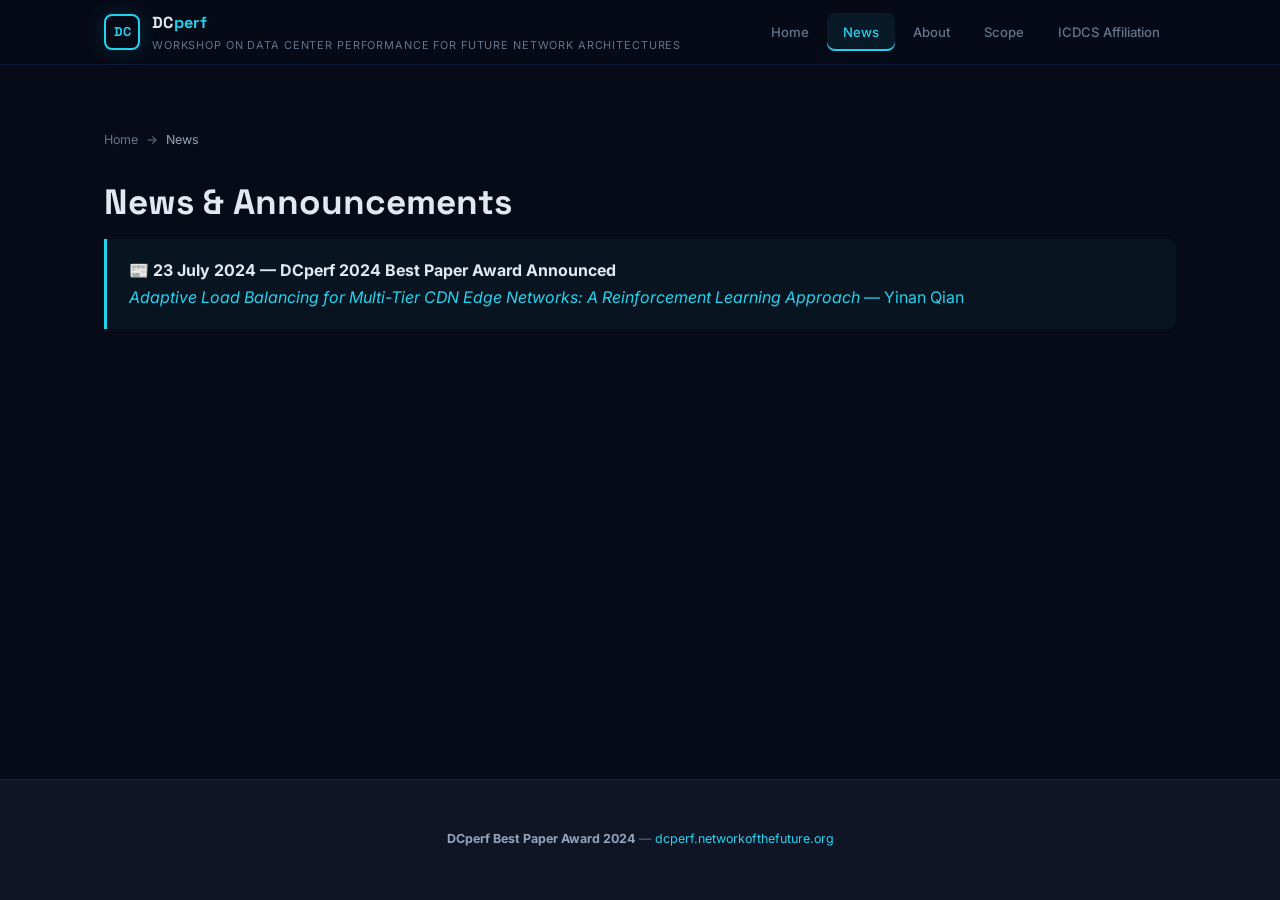
==== news/index.html @ 82b284d4 "Initial commit: DCperf 2024 Best Paper Award website" ====
<!DOCTYPE html>
<html lang="en">
<head>
  <meta charset="UTF-8">
  <meta name="viewport" content="width=device-width, initial-scale=1.0">
  <title>News — DCperf 2024 Best Paper Award</title>
  <link rel="stylesheet" href="/css/style.css">
  <link rel="icon" href="data:image/svg+xml,<svg xmlns=%22http://www.w3.org/2000/svg%22 viewBox=%220 0 100 100%22><text y=%22.9em%22 font-size=%2290%22>⚡</text></svg>">
</head>
<body>
<div class="top-bar">
  <div class="container top-bar-inner">
    <div class="site-brand">
      <div class="logo-icon">DC</div>
      <div>
        <a href="/" class="logo-text">DC<span class="accent">perf</span></a>
        <span class="logo-sub">Workshop on Data Center Performance for Future Network Architectures</span>
      </div>
    </div>
    <button class="menu-toggle" onclick="document.querySelector('.main-nav').classList.toggle('open')">☰</button>
    <nav class="main-nav">
      <a href="/">Home</a>
      <a href="/news/" class="active">News</a>
      <a href="/about.html">About</a>
      <a href="/scope.html">Scope</a>
      <a href="/icdcs.html">ICDCS Affiliation</a>
    </nav>
  </div>
</div>
<section class="page-section">
  <div class="container">
    <nav class="breadcrumb"><a href="/">Home</a><span>→</span><span class="current">News</span></nav>
    <h1>News &amp; Announcements</h1>
    <div class="highlight-box">
      <strong>📰 23 July 2024 — DCperf 2024 Best Paper Award Announced</strong><br>
      <a href="/news/yinan-qian-award.html"><em>Adaptive Load Balancing for Multi-Tier CDN Edge Networks: A Reinforcement Learning Approach</em> — Yinan Qian</a>
    </div>
  </div>
</section>
<footer class="site-footer">
  <div class="container">
    <p><strong>DCperf Best Paper Award 2024</strong> — <a href="https://dcperf.networkofthefuture.org">dcperf.networkofthefuture.org</a></p>
  </div>
</footer>
<script>
document.addEventListener('DOMContentLoaded', function() {
  var toggle = document.querySelector('.menu-toggle');
  var nav = document.querySelector('.main-nav');
  if (toggle) toggle.addEventListener('click', function() { nav.classList.toggle('open'); });
  nav.querySelectorAll('a').forEach(function(l) { l.addEventListener('click', function() { nav.classList.remove('open'); }); });
});
</script>
</body>
</html>
---- css/style.css ----
/* ============================================
   DCperf 2024 Best Paper Award — Official Site
   Futuristic / Tech-forward Design
   ============================================ */

@import url('https://fonts.googleapis.com/css2?family=Inter:wght@300;400;500;600;700;800&family=Space+Grotesk:wght@400;500;600;700&family=JetBrains+Mono:wght@400;500&display=swap');

:root {
  /* Colors — dark futuristic palette */
  --bg-deep:       #070b17;
  --bg-card:       #0f1525;
  --bg-elevated:   #161e30;
  --accent-cyan:   #22d3ee;
  --accent-blue:   #3b82f6;
  --accent-purple: #8b5cf6;
  --accent-teal:   #14b8a6;
  --text-primary:  #e2e8f0;
  --text-secondary:#94a3b8;
  --text-muted:    #64748b;
  --border-color:  rgba(59, 130, 246, 0.15);
  --glow-cyan:     0 0 20px rgba(34, 211, 238, 0.15);
  --glow-blue:     0 0 20px rgba(59, 130, 246, 0.12);
  --gradient-hero: linear-gradient(160deg, #070b17 0%, #0c1428 30%, #111d3a 60%, #0a0f1e 100%);
  --gradient-card: linear-gradient(135deg, rgba(34, 211, 238, 0.05) 0%, rgba(139, 92, 246, 0.05) 100%);

  /* Typography */
  --font-display: 'Space Grotesk', 'Inter', sans-serif;
  --font-sans:    'Inter', -apple-system, BlinkMacSystemFont, sans-serif;
  --font-mono:    'JetBrains Mono', monospace;

  --space-xs:  4px;
  --space-sm:  8px;
  --space-md:  16px;
  --space-lg:  24px;
  --space-xl:  32px;
  --space-2xl: 48px;
  --space-3xl: 64px;
  --space-4xl: 80px;

  --radius-sm: 4px;
  --radius-md: 8px;
  --radius-lg: 12px;
  --radius-xl: 16px;
}

*, *::before, *::after { box-sizing: border-box; margin: 0; padding: 0; }
html { font-size: 16px; scroll-behavior: smooth; -webkit-font-smoothing: antialiased; }
body {
  font-family: var(--font-sans);
  color: var(--text-primary);
  background: var(--bg-deep);
  line-height: 1.7;
  min-height: 100vh;
  display: flex;
  flex-direction: column;
}
a { color: var(--accent-cyan); text-decoration: none; transition: all 0.2s ease; }
a:hover { color: var(--accent-blue); }
::selection { background: var(--accent-cyan); color: var(--bg-deep); }

.container { max-width: 1120px; margin: 0 auto; padding: 0 var(--space-lg); }

/* ============================================
   TOP BAR
   ============================================ */
.top-bar {
  background: rgba(7, 11, 23, 0.95);
  border-bottom: 1px solid var(--border-color);
  backdrop-filter: blur(12px);
  position: sticky;
  top: 0;
  z-index: 100;
  padding: 0;
}
.top-bar-inner {
  display: flex;
  align-items: center;
  justify-content: space-between;
  height: 64px;
}
.site-brand {
  display: flex;
  align-items: center;
  gap: 12px;
}
.site-brand .logo-icon {
  width: 36px;
  height: 36px;
  border: 2px solid var(--accent-cyan);
  border-radius: 8px;
  display: flex;
  align-items: center;
  justify-content: center;
  font-family: var(--font-display);
  font-weight: 700;
  font-size: 0.8rem;
  color: var(--accent-cyan);
  box-shadow: var(--glow-cyan);
}
.site-brand .logo-text {
  font-family: var(--font-display);
  font-weight: 700;
  font-size: 1rem;
  color: var(--text-primary);
  letter-spacing: 0.02em;
}
.site-brand .logo-text .accent { color: var(--accent-cyan); }
.site-brand .logo-sub {
  font-size: 0.68rem;
  color: var(--text-muted);
  display: block;
  font-weight: 400;
  letter-spacing: 0.08em;
  text-transform: uppercase;
}

.main-nav { display: flex; align-items: center; gap: 2px; }
.main-nav a {
  color: var(--text-muted);
  padding: 8px 16px;
  border-radius: var(--radius-md);
  font-size: 0.82rem;
  font-weight: 500;
  transition: all 0.2s ease;
}
.main-nav a:hover { color: var(--text-primary); background: rgba(34, 211, 238, 0.06); }
.main-nav a.active {
  color: var(--accent-cyan);
  background: rgba(34, 211, 238, 0.08);
  box-shadow: inset 0 -2px 0 var(--accent-cyan);
}

.menu-toggle {
  display: none;
  background: none;
  border: 1px solid var(--border-color);
  color: var(--text-secondary);
  padding: 8px 14px;
  border-radius: var(--radius-md);
  cursor: pointer;
  font-size: 1.2rem;
}

/* ============================================
   HERO
   ============================================ */
.hero {
  background: var(--gradient-hero);
  padding: var(--space-4xl) 0 var(--space-3xl);
  text-align: center;
  position: relative;
  overflow: hidden;
}
.hero::before {
  content: '';
  position: absolute;
  top: -50%;
  left: -50%;
  width: 200%;
  height: 200%;
  background: radial-gradient(ellipse at 30% 40%, rgba(34, 211, 238, 0.04) 0%, transparent 60%),
              radial-gradient(ellipse at 70% 60%, rgba(139, 92, 246, 0.03) 0%, transparent 50%);
  pointer-events: none;
}
.hero::after {
  content: '';
  position: absolute;
  bottom: 0;
  left: 0;
  right: 0;
  height: 1px;
  background: linear-gradient(90deg, transparent 0%, var(--accent-cyan) 20%, var(--accent-purple) 50%, var(--accent-cyan) 80%, transparent 100%);
}
.hero-content { position: relative; z-index: 1; }

.hero-badge {
  display: inline-flex;
  align-items: center;
  gap: 8px;
  background: rgba(34, 211, 238, 0.08);
  border: 1px solid rgba(34, 211, 238, 0.2);
  padding: 5px 16px;
  border-radius: 100px;
  font-size: 0.72rem;
  font-weight: 600;
  letter-spacing: 0.1em;
  text-transform: uppercase;
  color: var(--accent-cyan);
  margin-bottom: var(--space-lg);
}
.hero h1 {
  font-family: var(--font-display);
  font-size: 3rem;
  font-weight: 700;
  line-height: 1.1;
  letter-spacing: -0.02em;
  margin-bottom: var(--space-md);
}
.hero h1 .highlight { 
  background: linear-gradient(135deg, var(--accent-cyan), var(--accent-blue), var(--accent-purple));
  -webkit-background-clip: text;
  -webkit-text-fill-color: transparent;
  background-clip: text;
}
.hero-subtitle {
  font-size: 1.1rem;
  color: var(--text-muted);
  max-width: 660px;
  margin: 0 auto var(--space-md);
  font-weight: 300;
  line-height: 1.6;
}
.hero-meta {
  font-size: 0.82rem;
  color: var(--text-muted);
  opacity: 0.7;
}
.hero-meta span { display: inline-block; margin: 0 8px; }
.hero-meta .sep { opacity: 0.3; }

/* ============================================
   AWARD BANNER
   ============================================ */
.award-banner {
  background: var(--bg-card);
  border-bottom: 1px solid var(--border-color);
  padding: var(--space-xl) 0;
}
.award-banner-inner {
  display: flex;
  align-items: flex-start;
  gap: var(--space-lg);
  max-width: 960px;
  margin: 0 auto;
}
.award-icon {
  flex-shrink: 0;
  width: 52px;
  height: 52px;
  background: linear-gradient(135deg, var(--accent-cyan), var(--accent-blue));
  border-radius: 12px;
  display: flex;
  align-items: center;
  justify-content: center;
  font-size: 1.4rem;
  box-shadow: var(--glow-cyan);
}
.award-text h2 {
  font-family: var(--font-display);
  font-size: 1.15rem;
  color: var(--text-primary);
  margin-bottom: 4px;
}
.award-text p {
  color: var(--text-muted);
  font-size: 0.88rem;
}

/* ============================================
   LAYOUT
   ============================================ */
.content-layout {
  display: grid;
  grid-template-columns: 1fr 300px;
  gap: 48px;
  padding: var(--space-3xl) 0;
}
.main-content { min-width: 0; }

/* ============================================
   SIDEBAR
   ============================================ */
.sidebar { position: sticky; top: 80px; align-self: start; }
.sidebar-card {
  background: var(--bg-card);
  border-radius: var(--radius-lg);
  border: 1px solid var(--border-color);
  margin-bottom: var(--space-lg);
  overflow: hidden;
}
.sidebar-card-header {
  padding: 14px 20px 10px;
  border-bottom: 1px solid var(--border-color);
  display: flex;
  align-items: center;
  gap: 8px;
}
.sidebar-card-header .icon { font-size: 1rem; }
.sidebar-card-header h3 {
  font-family: var(--font-sans);
  font-size: 0.72rem;
  font-weight: 700;
  text-transform: uppercase;
  letter-spacing: 0.1em;
  color: var(--text-muted);
}
.sidebar-card-body { padding: 10px 20px 14px; }

.news-list { list-style: none; }
.news-list li {
  padding: 10px 0;
  border-bottom: 1px solid var(--border-color);
}
.news-list li:first-child { padding-top: 0; }
.news-list li:last-child { border-bottom: none; padding-bottom: 0; }
.news-list .date {
  font-size: 0.7rem;
  color: var(--text-muted);
  display: block;
  margin-bottom: 2px;
}
.news-list a { font-size: 0.82rem; line-height: 1.45; color: var(--text-secondary); }
.news-list a:hover { color: var(--accent-cyan); }

.fact-list { list-style: none; }
.fact-list li {
  display: flex;
  justify-content: space-between;
  padding: 7px 0;
  border-bottom: 1px solid var(--border-color);
  font-size: 0.82rem;
}
.fact-list li:last-child { border-bottom: none; }
.fact-list .label { color: var(--text-muted); font-size: 0.7rem; font-weight: 600; text-transform: uppercase; letter-spacing: 0.06em; }
.fact-list .value { color: var(--text-secondary); font-weight: 500; text-align: right; }

.link-list { list-style: none; }
.link-list li { margin-bottom: 5px; }
.link-list a { font-size: 0.82rem; color: var(--accent-cyan); }
.link-list a:hover { color: var(--accent-blue); }

/* ============================================
   PAPER CARD
   ============================================ */
.paper-card {
  background: var(--gradient-card);
  border: 1px solid var(--border-color);
  border-radius: var(--radius-xl);
  padding: 36px;
  margin-bottom: var(--space-lg);
  position: relative;
  overflow: hidden;
}
.paper-card::before {
  content: '';
  position: absolute;
  top: 0;
  left: 0;
  right: 0;
  height: 2px;
  background: linear-gradient(90deg, var(--accent-cyan), var(--accent-purple));
}
.paper-card .award-tag {
  display: inline-block;
  background: linear-gradient(135deg, var(--accent-cyan), var(--accent-blue));
  color: var(--bg-deep);
  padding: 3px 12px;
  border-radius: 100px;
  font-size: 0.68rem;
  font-weight: 700;
  text-transform: uppercase;
  letter-spacing: 0.08em;
  margin-bottom: var(--space-md);
}
.paper-card h3 {
  font-family: var(--font-display);
  font-size: 1.3rem;
  color: var(--text-primary);
  margin-bottom: var(--space-md);
  line-height: 1.35;
}
.paper-card .meta-line { color: var(--text-muted); font-size: 0.85rem; margin-bottom: 5px; }
.paper-card .meta-line strong { color: var(--accent-cyan); }
.paper-card .btn-outline {
  display: inline-block;
  margin-top: var(--space-md);
  border: 1px solid var(--accent-cyan);
  color: var(--accent-cyan);
  padding: 7px 20px;
  border-radius: var(--radius-md);
  font-size: 0.82rem;
  font-weight: 500;
  transition: all 0.2s ease;
}
.paper-card .btn-outline:hover {
  background: var(--accent-cyan);
  color: var(--bg-deep);
}

/* ============================================
   CONTENT CARDS
   ============================================ */
.content-card {
  background: var(--bg-card);
  border-radius: var(--radius-lg);
  border: 1px solid var(--border-color);
  padding: 28px 32px;
  margin-bottom: var(--space-lg);
}
.content-card h3 {
  font-family: var(--font-display);
  font-size: 1.1rem;
  color: var(--text-primary);
  margin-bottom: 12px;
}
.content-card p { margin-bottom: 10px; color: var(--text-secondary); font-size: 0.9rem; line-height: 1.75; }
.content-card p:last-child { margin-bottom: 0; }
.content-card ul, .content-card ol { margin: 0 0 10px 20px; color: var(--text-secondary); font-size: 0.9rem; }
.content-card li { margin-bottom: 5px; }
.content-card strong { color: var(--text-primary); }

.section-title {
  font-family: var(--font-display);
  font-size: 1.6rem;
  color: var(--text-primary);
  margin-bottom: var(--space-lg);
  line-height: 1.25;
}
.section-title .sub {
  display: block;
  font-size: 0.72rem;
  font-weight: 500;
  color: var(--accent-cyan);
  text-transform: uppercase;
  letter-spacing: 0.12em;
  margin-bottom: 4px;
}

/* ============================================
   PAGE SECTIONS
   ============================================ */
.page-section {
  padding: var(--space-3xl) 0;
}
.page-section h1 {
  font-family: var(--font-display);
  font-size: 2.2rem;
  color: var(--text-primary);
  margin-bottom: var(--space-md);
  line-height: 1.15;
}
.page-section .lead {
  font-size: 1rem;
  color: var(--text-muted);
  max-width: 720px;
  margin-bottom: var(--space-2xl);
  line-height: 1.7;
}
.page-section h2 {
  font-family: var(--font-display);
  font-size: 1.4rem;
  color: var(--text-primary);
  margin: var(--space-2xl) 0 var(--space-md);
  line-height: 1.3;
}
.page-section p { color: var(--text-secondary); margin-bottom: 12px; line-height: 1.8; font-size: 0.92rem; }
.page-section ul, .page-section ol { margin: 0 0 14px 20px; color: var(--text-secondary); }
.page-section li { margin-bottom: 5px; line-height: 1.7; }

.breadcrumb {
  font-size: 0.78rem;
  color: var(--text-muted);
  margin-bottom: var(--space-xl);
  display: flex;
  align-items: center;
  gap: 8px;
}
.breadcrumb a { color: var(--text-muted); }
.breadcrumb a:hover { color: var(--accent-cyan); }
.breadcrumb .current { color: var(--text-secondary); }

.page-nav {
  display: flex;
  justify-content: space-between;
  margin-top: var(--space-2xl);
  padding-top: var(--space-lg);
  border-top: 1px solid var(--border-color);
}
.page-nav a { color: var(--accent-cyan); font-size: 0.85rem; }

/* ============================================
   ARTICLE
   ============================================ */
.article-header {
  margin-bottom: var(--space-xl);
  padding-bottom: var(--space-lg);
  border-bottom: 1px solid var(--border-color);
}
.article-header .date {
  color: var(--accent-cyan);
  font-size: 0.8rem;
  font-weight: 500;
  margin-bottom: var(--space-sm);
}
.article-header h1 {
  font-family: var(--font-display);
  font-size: 2rem;
  color: var(--text-primary);
  line-height: 1.2;
}
.article-body { font-size: 0.92rem; color: var(--text-secondary); }
.article-body p { margin-bottom: 14px; line-height: 1.8; }
.article-body h2 {
  font-family: var(--font-display);
  font-size: 1.3rem;
  color: var(--text-primary);
  margin: 28px 0 12px;
}

.highlight-box {
  background: rgba(34, 211, 238, 0.04);
  border-left: 3px solid var(--accent-cyan);
  padding: 18px 22px;
  border-radius: 0 var(--radius-md) var(--radius-md) 0;
  margin-bottom: var(--space-lg);
}

.paper-details { margin-bottom: var(--space-lg); }
.paper-details .row {
  display: flex;
  padding: 8px 0;
  border-bottom: 1px solid var(--border-color);
}
.paper-details .row-label {
  flex: 0 0 130px;
  font-weight: 600;
  font-size: 0.78rem;
  color: var(--text-muted);
  text-transform: uppercase;
  letter-spacing: 0.06em;
}
.paper-details .row-value { flex: 1; font-size: 0.85rem; color: var(--text-secondary); }

/* ============================================
   INFO GRID
   ============================================ */
.info-grid {
  display: grid;
  grid-template-columns: repeat(2, 1fr);
  gap: 1px;
  background: var(--border-color);
  border-radius: var(--radius-lg);
  overflow: hidden;
  margin-bottom: var(--space-lg);
}
.cell {
  background: var(--bg-card);
  padding: 14px 18px;
  display: flex;
  flex-direction: column;
  gap: 2px;
}
.cell-label {
  font-size: 0.68rem;
  font-weight: 600;
  color: var(--text-muted);
  text-transform: uppercase;
  letter-spacing: 0.08em;
}
.cell-value { font-size: 0.85rem; color: var(--text-secondary); font-weight: 500; }

/* ============================================
   QUOTE
   ============================================ */
.quote-block {
  background: var(--bg-card);
  border-radius: var(--radius-lg);
  padding: 24px 28px;
  border: 1px solid var(--border-color);
  border-left: 3px solid var(--accent-cyan);
  margin: var(--space-lg) 0;
}
.quote-block p {
  font-style: italic;
  font-size: 0.95rem;
  color: var(--text-secondary);
  line-height: 1.7;
}
.quote-block .attribution {
  display: block;
  font-style: normal;
  font-size: 0.78rem;
  color: var(--text-muted);
  margin-top: var(--space-sm);
}

/* ============================================
   FOOTER
   ============================================ */
.site-footer {
  background: var(--bg-card);
  border-top: 1px solid var(--border-color);
  text-align: center;
  padding: var(--space-2xl) 0;
  margin-top: auto;
}
.site-footer p { font-size: 0.78rem; margin-bottom: 3px; color: var(--text-muted); }
.site-footer strong { color: var(--text-secondary); }
.site-footer a { color: var(--accent-cyan); }
.site-footer a:hover { color: var(--accent-blue); }

/* ============================================
   RESPONSIVE
   ============================================ */
@media (max-width: 900px) {
  .content-layout { grid-template-columns: 1fr; }
  .sidebar { position: static; }
  .info-grid { grid-template-columns: 1fr; }
}
@media (max-width: 700px) {
  .menu-toggle { display: block; }
  .main-nav { display: none; position: absolute; top: 64px; left: 0; right: 0; background: var(--bg-deep); flex-direction: column; padding: var(--space-md); border-bottom: 1px solid var(--border-color); gap: 4px; }
  .main-nav.open { display: flex; }
  .main-nav a { padding: 10px 16px; width: 100%; }
  .main-nav a.active { box-shadow: none; border-left: 2px solid var(--accent-cyan); }
  .hero h1 { font-size: 2rem; }
  .award-banner-inner { flex-direction: column; align-items: center; text-align: center; }
}
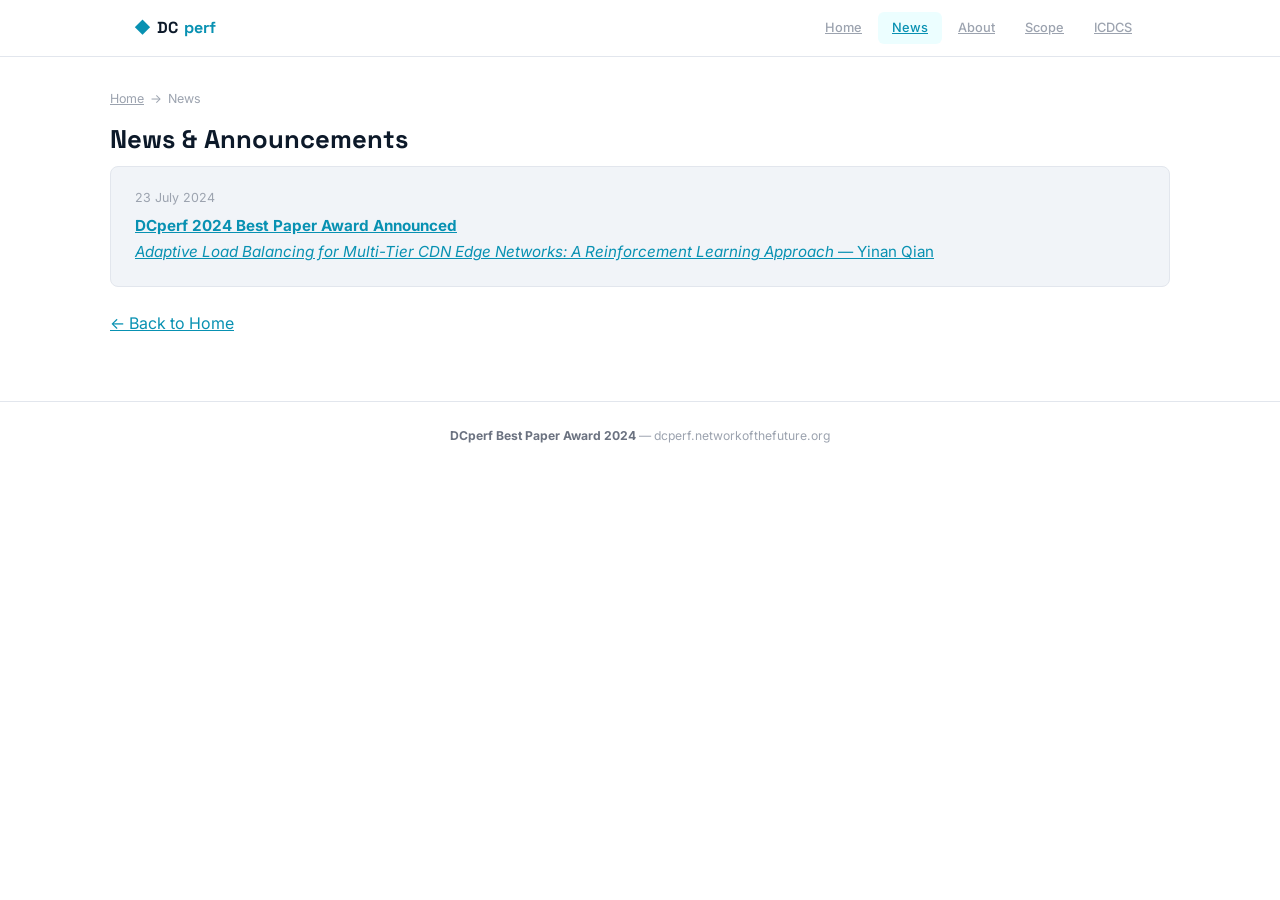
==== commit 75c231cc: "Clean up all subpages — consistent single-column layout throughout" ====
--- a/news/index.html
+++ b/news/index.html
@@ -8,45 +8,41 @@
   <link rel="icon" href="data:image/svg+xml,<svg xmlns=%22http://www.w3.org/2000/svg%22 viewBox=%220 0 100 100%22><text y=%22.9em%22 font-size=%2290%22>⚡</text></svg>">
 </head>
 <body>
-<div class="top-bar">
-  <div class="container top-bar-inner">
-    <div class="site-brand">
-      <div class="logo-icon">DC</div>
-      <div>
-        <a href="/" class="logo-text">DC<span class="accent">perf</span></a>
-        <span class="logo-sub">Workshop on Data Center Performance for Future Network Architectures</span>
-      </div>
-    </div>
-    <button class="menu-toggle" onclick="document.querySelector('.main-nav').classList.toggle('open')">☰</button>
-    <nav class="main-nav">
+<header class="site-hdr">
+  <div class="container hdr-inner">
+    <div class="logo"><span style="color:var(--cyan);">◆</span> DC<span style="color:var(--cyan);">perf</span></div>
+    <button class="menu-btn" onclick="document.querySelector('.nav').classList.toggle('open')">☰</button>
+    <nav class="nav">
       <a href="/">Home</a>
       <a href="/news/" class="active">News</a>
       <a href="/about.html">About</a>
       <a href="/scope.html">Scope</a>
-      <a href="/icdcs.html">ICDCS Affiliation</a>
+      <a href="/icdcs.html">ICDCS</a>
     </nav>
   </div>
+</header>
+
+<div class="container page-section">
+  <div class="breadcrumb"><a href="/">Home</a><span>→</span><span>News</span></div>
+  <h1>News &amp; Announcements</h1>
+
+  <div style="background:var(--slate-100);border:1px solid var(--border);border-radius:8px;padding:20px 24px;">
+    <p style="font-size:0.78rem;color:var(--slate-400);margin-bottom:4px;">23 July 2024</p>
+    <p style="font-size:0.95rem;margin-bottom:0;"><a href="/news/yinan-qian-award.html"><strong>DCperf 2024 Best Paper Award Announced</strong><br>
+    <em>Adaptive Load Balancing for Multi-Tier CDN Edge Networks: A Reinforcement Learning Approach</em> — Yinan Qian</a></p>
+  </div>
+
+  <div style="margin-top:24px;"><a href="/">← Back to Home</a></div>
 </div>
-<section class="page-section">
-  <div class="container">
-    <nav class="breadcrumb"><a href="/">Home</a><span>→</span><span class="current">News</span></nav>
-    <h1>News &amp; Announcements</h1>
-    <div class="highlight-box">
-      <strong>📰 23 July 2024 — DCperf 2024 Best Paper Award Announced</strong><br>
-      <a href="/news/yinan-qian-award.html"><em>Adaptive Load Balancing for Multi-Tier CDN Edge Networks: A Reinforcement Learning Approach</em> — Yinan Qian</a>
-    </div>
-  </div>
-</section>
-<footer class="site-footer">
-  <div class="container">
-    <p><strong>DCperf Best Paper Award 2024</strong> — <a href="https://dcperf.networkofthefuture.org">dcperf.networkofthefuture.org</a></p>
-  </div>
+
+<footer class="site-ftr">
+  <div class="container"><p><strong>DCperf Best Paper Award 2024</strong> — dcperf.networkofthefuture.org</p></div>
 </footer>
 <script>
 document.addEventListener('DOMContentLoaded', function() {
-  var toggle = document.querySelector('.menu-toggle');
-  var nav = document.querySelector('.main-nav');
-  if (toggle) toggle.addEventListener('click', function() { nav.classList.toggle('open'); });
+  var btn = document.querySelector('.menu-btn');
+  var nav = document.querySelector('.nav');
+  if (btn) btn.addEventListener('click', function() { nav.classList.toggle('open'); });
   nav.querySelectorAll('a').forEach(function(l) { l.addEventListener('click', function() { nav.classList.remove('open'); }); });
 });
 </script>
--- a/css/style.css
+++ b/css/style.css
@@ -1,618 +1,293 @@
 /* ============================================
-   DCperf 2024 Best Paper Award — Official Site
-   Futuristic / Tech-forward Design
-   ============================================ */
-
-@import url('https://fonts.googleapis.com/css2?family=Inter:wght@300;400;500;600;700;800&family=Space+Grotesk:wght@400;500;600;700&family=JetBrains+Mono:wght@400;500&display=swap');
+   DCperf 2024 — Clean, structured, professional
+   Compact layout with clear visual hierarchy
+   ============================================ */
+
+@import url('https://fonts.googleapis.com/css2?family=Inter:wght@300;400;500;600;700;800&family=Space+Grotesk:wght@400;500;600;700&display=swap');
 
 :root {
-  /* Colors — dark futuristic palette */
-  --bg-deep:       #070b17;
-  --bg-card:       #0f1525;
-  --bg-elevated:   #161e30;
-  --accent-cyan:   #22d3ee;
-  --accent-blue:   #3b82f6;
-  --accent-purple: #8b5cf6;
-  --accent-teal:   #14b8a6;
-  --text-primary:  #e2e8f0;
-  --text-secondary:#94a3b8;
-  --text-muted:    #64748b;
-  --border-color:  rgba(59, 130, 246, 0.15);
-  --glow-cyan:     0 0 20px rgba(34, 211, 238, 0.15);
-  --glow-blue:     0 0 20px rgba(59, 130, 246, 0.12);
-  --gradient-hero: linear-gradient(160deg, #070b17 0%, #0c1428 30%, #111d3a 60%, #0a0f1e 100%);
-  --gradient-card: linear-gradient(135deg, rgba(34, 211, 238, 0.05) 0%, rgba(139, 92, 246, 0.05) 100%);
-
-  /* Typography */
+  --bg:         #ffffff;
+  --bg-alt:     #f5f7fa;
+  --navy:       #0c1929;
+  --slate-100:  #f1f4f8;
+  --slate-200:  #e2e6ed;
+  --slate-300:  #c9cfd9;
+  --slate-400:  #9ca3af;
+  --slate-500:  #6b7280;
+  --slate-600:  #4b5563;
+  --slate-700:  #374151;
+  --cyan:       #0891b2;
+  --cyan-light: #ecfeff;
+  --cyan-dark:  #0e7490;
+  --border:     #e2e6ed;
+  --shadow-sm:  0 1px 2px rgba(12,25,41,0.04);
+  --shadow-md:  0 2px 8px rgba(12,25,41,0.06);
   --font-display: 'Space Grotesk', 'Inter', sans-serif;
   --font-sans:    'Inter', -apple-system, BlinkMacSystemFont, sans-serif;
-  --font-mono:    'JetBrains Mono', monospace;
-
-  --space-xs:  4px;
-  --space-sm:  8px;
-  --space-md:  16px;
-  --space-lg:  24px;
-  --space-xl:  32px;
-  --space-2xl: 48px;
-  --space-3xl: 64px;
-  --space-4xl: 80px;
-
-  --radius-sm: 4px;
-  --radius-md: 8px;
-  --radius-lg: 12px;
-  --radius-xl: 16px;
 }
 
 *, *::before, *::after { box-sizing: border-box; margin: 0; padding: 0; }
-html { font-size: 16px; scroll-behavior: smooth; -webkit-font-smoothing: antialiased; }
+html { font-size: 16px; -webkit-font-smoothing: antialiased; }
 body {
   font-family: var(--font-sans);
-  color: var(--text-primary);
-  background: var(--bg-deep);
-  line-height: 1.7;
-  min-height: 100vh;
-  display: flex;
-  flex-direction: column;
-}
-a { color: var(--accent-cyan); text-decoration: none; transition: all 0.2s ease; }
-a:hover { color: var(--accent-blue); }
-::selection { background: var(--accent-cyan); color: var(--bg-deep); }
-
-.container { max-width: 1120px; margin: 0 auto; padding: 0 var(--space-lg); }
-
-/* ============================================
-   TOP BAR
-   ============================================ */
-.top-bar {
-  background: rgba(7, 11, 23, 0.95);
-  border-bottom: 1px solid var(--border-color);
-  backdrop-filter: blur(12px);
-  position: sticky;
-  top: 0;
-  z-index: 100;
-  padding: 0;
-}
-.top-bar-inner {
+  color: var(--slate-700);
+  background: var(--bg);
+  line-height: 1.6;
+}
+a { color: var(--cyan); transition: color 0.15s; }
+a:hover { color: var(--cyan-dark); }
+::selection { background: var(--cyan-light); color: var(--navy); }
+
+.container { max-width: 1060px; margin: 0 auto; padding: 0 24px; }
+
+/* ============================================
+   HEADER — thin, clean
+   ============================================ */
+.site-hdr {
+  background: var(--bg);
+  border-bottom: 1px solid var(--border);
+  position: sticky; top: 0; z-index: 100;
+}
+.hdr-inner {
+  display: flex; align-items: center; justify-content: space-between;
+  height: 56px;
+}
+.logo {
+  font-family: var(--font-display); font-weight: 700; font-size: 1rem;
+  color: var(--navy); display: flex; align-items: center; gap: 6px;
+}
+.logo .accent { color: var(--cyan); }
+
+.nav { display: flex; gap: 2px; }
+.nav a {
+  color: var(--slate-400); padding: 6px 14px; border-radius: 6px;
+  font-size: 0.8rem; font-weight: 500; transition: all 0.15s;
+}
+.nav a:hover { color: var(--slate-600); background: var(--slate-100); }
+.nav a.active { color: var(--cyan); background: var(--cyan-light); }
+
+.menu-btn { display: none; background: none; border: 1px solid var(--border); color: var(--slate-400); padding: 6px 12px; border-radius: 6px; cursor: pointer; }
+
+/* ============================================
+   HERO BAR — compact like a page header
+   ============================================ */
+.hero-bar {
+  background: var(--navy);
+  padding: 36px 0 28px;
+}
+.hero-bar .container {
   display: flex;
   align-items: center;
   justify-content: space-between;
-  height: 64px;
-}
-.site-brand {
+  gap: 24px;
+}
+.hero-bar h1 {
+  font-family: var(--font-display); font-weight: 700;
+  font-size: 1.8rem; color: white; line-height: 1.15;
+}
+.hero-bar h1 .hl { color: var(--cyan); }
+.hero-bar .sub {
+  font-size: 0.82rem; color: rgba(255,255,255,0.5);
+  margin-top: 4px;
+}
+.hero-bar .badge {
+  flex-shrink: 0;
+  background: rgba(8,145,178,0.15);
+  border: 1px solid rgba(8,145,178,0.3);
+  padding: 6px 18px; border-radius: 100px;
+  font-size: 0.72rem; font-weight: 600;
+  letter-spacing: 0.08em; text-transform: uppercase; color: var(--cyan);
+}
+
+/* ============================================
+   WINNER STRIP
+   ============================================ */
+.winner-strip {
+  background: var(--slate-100);
+  border-bottom: 1px solid var(--border);
+  padding: 20px 0;
+}
+.winner-strip .container {
   display: flex;
   align-items: center;
-  gap: 12px;
-}
-.site-brand .logo-icon {
-  width: 36px;
-  height: 36px;
-  border: 2px solid var(--accent-cyan);
+  gap: 20px;
+}
+.winner-strip .icon {
+  width: 40px; height: 40px;
+  background: var(--cyan); border-radius: 8px;
+  display: flex; align-items: center; justify-content: center;
+  font-size: 1.1rem; color: white; flex-shrink: 0;
+}
+.winner-strip .text {
+  font-size: 0.9rem; color: var(--slate-600); line-height: 1.6;
+}
+.winner-strip .text strong { color: var(--navy); }
+.winner-strip .text em { color: var(--cyan); }
+
+/* ============================================
+   MAIN LAYOUT
+   ============================================ */
+.page-main { padding: 32px 0; }
+
+.section-title {
+  font-family: var(--font-display); font-weight: 600;
+  font-size: 1.1rem; color: var(--navy);
+  margin-bottom: 14px; padding-bottom: 8px;
+  border-bottom: 2px solid var(--border);
+}
+
+/* ============================================
+   TWO COLUMN
+   ============================================ */
+.grid-2 {
+  display: grid;
+  grid-template-columns: 1fr 1fr;
+  gap: 20px;
+  margin-bottom: 28px;
+}
+
+.card {
+  background: var(--bg);
+  border: 1px solid var(--border);
   border-radius: 8px;
-  display: flex;
-  align-items: center;
-  justify-content: center;
-  font-family: var(--font-display);
-  font-weight: 700;
-  font-size: 0.8rem;
-  color: var(--accent-cyan);
-  box-shadow: var(--glow-cyan);
-}
-.site-brand .logo-text {
-  font-family: var(--font-display);
-  font-weight: 700;
-  font-size: 1rem;
-  color: var(--text-primary);
-  letter-spacing: 0.02em;
-}
-.site-brand .logo-text .accent { color: var(--accent-cyan); }
-.site-brand .logo-sub {
-  font-size: 0.68rem;
-  color: var(--text-muted);
-  display: block;
-  font-weight: 400;
-  letter-spacing: 0.08em;
-  text-transform: uppercase;
-}
-
-.main-nav { display: flex; align-items: center; gap: 2px; }
-.main-nav a {
-  color: var(--text-muted);
-  padding: 8px 16px;
-  border-radius: var(--radius-md);
-  font-size: 0.82rem;
-  font-weight: 500;
-  transition: all 0.2s ease;
-}
-.main-nav a:hover { color: var(--text-primary); background: rgba(34, 211, 238, 0.06); }
-.main-nav a.active {
-  color: var(--accent-cyan);
-  background: rgba(34, 211, 238, 0.08);
-  box-shadow: inset 0 -2px 0 var(--accent-cyan);
-}
-
-.menu-toggle {
-  display: none;
-  background: none;
-  border: 1px solid var(--border-color);
-  color: var(--text-secondary);
-  padding: 8px 14px;
-  border-radius: var(--radius-md);
-  cursor: pointer;
-  font-size: 1.2rem;
-}
-
-/* ============================================
-   HERO
-   ============================================ */
-.hero {
-  background: var(--gradient-hero);
-  padding: var(--space-4xl) 0 var(--space-3xl);
+  padding: 24px;
+}
+.card h3 {
+  font-family: var(--font-display); font-weight: 600;
+  font-size: 0.95rem; color: var(--navy);
+  margin-bottom: 8px; line-height: 1.35;
+}
+.card p {
+  font-size: 0.85rem; color: var(--slate-500);
+  line-height: 1.65; margin-bottom: 6px;
+}
+.card p:last-child { margin-bottom: 0; }
+.card p strong { color: var(--slate-700); }
+.card ul { margin: 0; list-style: none; }
+.card li {
+  padding: 5px 0; border-bottom: 1px solid var(--slate-100);
+  font-size: 0.84rem; color: var(--slate-600); line-height: 1.5;
+  display: flex; gap: 8px;
+}
+.card li:last-child { border-bottom: none; }
+.card li .lbl { color: var(--slate-400); flex-shrink: 0; min-width: 100px; font-size: 0.76rem; text-transform: uppercase; letter-spacing: 0.04em; }
+
+.card .tag {
+  display: inline-block;
+  background: var(--cyan-light); color: var(--cyan);
+  padding: 2px 10px; border-radius: 100px;
+  font-size: 0.62rem; font-weight: 700; text-transform: uppercase;
+  letter-spacing: 0.08em; margin-bottom: 8px;
+}
+.card .btn {
+  display: inline-block; margin-top: 8px;
+  border: 1px solid var(--cyan); color: var(--cyan);
+  padding: 6px 18px; border-radius: 6px;
+  font-size: 0.8rem; font-weight: 500; transition: all 0.15s;
+}
+.card .btn:hover { background: var(--cyan); color: white; }
+
+/* Full-width card */
+.card-full {
+  border: 1px solid var(--border);
+  border-radius: 8px;
+  padding: 24px;
+  background: var(--bg);
+  margin-bottom: 0;
+}
+.card-full h3 {
+  font-family: var(--font-display); font-weight: 600;
+  font-size: 0.95rem; color: var(--navy); margin-bottom: 8px;
+}
+.card-full p {
+  font-size: 0.85rem; color: var(--slate-500);
+  line-height: 1.65; margin-bottom: 6px;
+}
+.card-full p:last-child { margin-bottom: 0; }
+.card-full p strong { color: var(--slate-700); }
+
+/* ============================================
+   FULL WIDTH (scope, about, icdcs page layout)
+   ============================================ */
+.page-section { padding: 32px 0; }
+.page-section h1 {
+  font-family: var(--font-display); font-weight: 700;
+  font-size: 1.6rem; color: var(--navy); margin-bottom: 6px;
+}
+.page-section .lead {
+  font-size: 0.92rem; color: var(--slate-500);
+  max-width: 680px; line-height: 1.7; margin-bottom: 24px;
+}
+.page-section h2 {
+  font-family: var(--font-display); font-weight: 600;
+  font-size: 1.05rem; color: var(--navy);
+  margin: 24px 0 8px;
+}
+.page-section p {
+  font-size: 0.88rem; color: var(--slate-600);
+  line-height: 1.75; margin-bottom: 10px;
+}
+.page-section ul, .page-section ol {
+  margin: 0 0 10px 18px; font-size: 0.88rem; color: var(--slate-600);
+}
+.page-section li { margin-bottom: 4px; line-height: 1.65; }
+
+.breadcrumb {
+  font-size: 0.78rem; color: var(--slate-400);
+  margin-bottom: 10px; display: flex; gap: 6px;
+}
+.breadcrumb a { color: var(--slate-400); }
+.breadcrumb a:hover { color: var(--cyan); }
+
+/* ============================================
+   3-COLUMN FEATURE ROW
+   ============================================ */
+.grid-3 {
+  display: grid;
+  grid-template-columns: 1fr 1fr 1fr;
+  gap: 16px;
+  margin-bottom: 28px;
+}
+.feat-card {
+  background: var(--bg);
+  border: 1px solid var(--border);
+  border-radius: 8px;
+  padding: 20px;
   text-align: center;
-  position: relative;
-  overflow: hidden;
-}
-.hero::before {
-  content: '';
-  position: absolute;
-  top: -50%;
-  left: -50%;
-  width: 200%;
-  height: 200%;
-  background: radial-gradient(ellipse at 30% 40%, rgba(34, 211, 238, 0.04) 0%, transparent 60%),
-              radial-gradient(ellipse at 70% 60%, rgba(139, 92, 246, 0.03) 0%, transparent 50%);
-  pointer-events: none;
-}
-.hero::after {
-  content: '';
-  position: absolute;
-  bottom: 0;
-  left: 0;
-  right: 0;
-  height: 1px;
-  background: linear-gradient(90deg, transparent 0%, var(--accent-cyan) 20%, var(--accent-purple) 50%, var(--accent-cyan) 80%, transparent 100%);
-}
-.hero-content { position: relative; z-index: 1; }
-
-.hero-badge {
-  display: inline-flex;
-  align-items: center;
-  gap: 8px;
-  background: rgba(34, 211, 238, 0.08);
-  border: 1px solid rgba(34, 211, 238, 0.2);
-  padding: 5px 16px;
-  border-radius: 100px;
-  font-size: 0.72rem;
-  font-weight: 600;
-  letter-spacing: 0.1em;
-  text-transform: uppercase;
-  color: var(--accent-cyan);
-  margin-bottom: var(--space-lg);
-}
-.hero h1 {
-  font-family: var(--font-display);
-  font-size: 3rem;
-  font-weight: 700;
-  line-height: 1.1;
-  letter-spacing: -0.02em;
-  margin-bottom: var(--space-md);
-}
-.hero h1 .highlight { 
-  background: linear-gradient(135deg, var(--accent-cyan), var(--accent-blue), var(--accent-purple));
-  -webkit-background-clip: text;
-  -webkit-text-fill-color: transparent;
-  background-clip: text;
-}
-.hero-subtitle {
-  font-size: 1.1rem;
-  color: var(--text-muted);
-  max-width: 660px;
-  margin: 0 auto var(--space-md);
-  font-weight: 300;
-  line-height: 1.6;
-}
-.hero-meta {
-  font-size: 0.82rem;
-  color: var(--text-muted);
-  opacity: 0.7;
-}
-.hero-meta span { display: inline-block; margin: 0 8px; }
-.hero-meta .sep { opacity: 0.3; }
-
-/* ============================================
-   AWARD BANNER
-   ============================================ */
-.award-banner {
-  background: var(--bg-card);
-  border-bottom: 1px solid var(--border-color);
-  padding: var(--space-xl) 0;
-}
-.award-banner-inner {
-  display: flex;
-  align-items: flex-start;
-  gap: var(--space-lg);
-  max-width: 960px;
-  margin: 0 auto;
-}
-.award-icon {
-  flex-shrink: 0;
-  width: 52px;
-  height: 52px;
-  background: linear-gradient(135deg, var(--accent-cyan), var(--accent-blue));
-  border-radius: 12px;
-  display: flex;
-  align-items: center;
-  justify-content: center;
-  font-size: 1.4rem;
-  box-shadow: var(--glow-cyan);
-}
-.award-text h2 {
-  font-family: var(--font-display);
-  font-size: 1.15rem;
-  color: var(--text-primary);
-  margin-bottom: 4px;
-}
-.award-text p {
-  color: var(--text-muted);
-  font-size: 0.88rem;
-}
-
-/* ============================================
-   LAYOUT
-   ============================================ */
-.content-layout {
-  display: grid;
-  grid-template-columns: 1fr 300px;
-  gap: 48px;
-  padding: var(--space-3xl) 0;
-}
-.main-content { min-width: 0; }
-
-/* ============================================
-   SIDEBAR
-   ============================================ */
-.sidebar { position: sticky; top: 80px; align-self: start; }
-.sidebar-card {
-  background: var(--bg-card);
-  border-radius: var(--radius-lg);
-  border: 1px solid var(--border-color);
-  margin-bottom: var(--space-lg);
-  overflow: hidden;
-}
-.sidebar-card-header {
-  padding: 14px 20px 10px;
-  border-bottom: 1px solid var(--border-color);
-  display: flex;
-  align-items: center;
-  gap: 8px;
-}
-.sidebar-card-header .icon { font-size: 1rem; }
-.sidebar-card-header h3 {
-  font-family: var(--font-sans);
-  font-size: 0.72rem;
-  font-weight: 700;
-  text-transform: uppercase;
-  letter-spacing: 0.1em;
-  color: var(--text-muted);
-}
-.sidebar-card-body { padding: 10px 20px 14px; }
-
-.news-list { list-style: none; }
-.news-list li {
-  padding: 10px 0;
-  border-bottom: 1px solid var(--border-color);
-}
-.news-list li:first-child { padding-top: 0; }
-.news-list li:last-child { border-bottom: none; padding-bottom: 0; }
-.news-list .date {
-  font-size: 0.7rem;
-  color: var(--text-muted);
-  display: block;
-  margin-bottom: 2px;
-}
-.news-list a { font-size: 0.82rem; line-height: 1.45; color: var(--text-secondary); }
-.news-list a:hover { color: var(--accent-cyan); }
-
-.fact-list { list-style: none; }
-.fact-list li {
-  display: flex;
-  justify-content: space-between;
-  padding: 7px 0;
-  border-bottom: 1px solid var(--border-color);
-  font-size: 0.82rem;
-}
-.fact-list li:last-child { border-bottom: none; }
-.fact-list .label { color: var(--text-muted); font-size: 0.7rem; font-weight: 600; text-transform: uppercase; letter-spacing: 0.06em; }
-.fact-list .value { color: var(--text-secondary); font-weight: 500; text-align: right; }
-
-.link-list { list-style: none; }
-.link-list li { margin-bottom: 5px; }
-.link-list a { font-size: 0.82rem; color: var(--accent-cyan); }
-.link-list a:hover { color: var(--accent-blue); }
-
-/* ============================================
-   PAPER CARD
-   ============================================ */
-.paper-card {
-  background: var(--gradient-card);
-  border: 1px solid var(--border-color);
-  border-radius: var(--radius-xl);
-  padding: 36px;
-  margin-bottom: var(--space-lg);
-  position: relative;
-  overflow: hidden;
-}
-.paper-card::before {
-  content: '';
-  position: absolute;
-  top: 0;
-  left: 0;
-  right: 0;
-  height: 2px;
-  background: linear-gradient(90deg, var(--accent-cyan), var(--accent-purple));
-}
-.paper-card .award-tag {
-  display: inline-block;
-  background: linear-gradient(135deg, var(--accent-cyan), var(--accent-blue));
-  color: var(--bg-deep);
-  padding: 3px 12px;
-  border-radius: 100px;
-  font-size: 0.68rem;
-  font-weight: 700;
-  text-transform: uppercase;
-  letter-spacing: 0.08em;
-  margin-bottom: var(--space-md);
-}
-.paper-card h3 {
-  font-family: var(--font-display);
-  font-size: 1.3rem;
-  color: var(--text-primary);
-  margin-bottom: var(--space-md);
-  line-height: 1.35;
-}
-.paper-card .meta-line { color: var(--text-muted); font-size: 0.85rem; margin-bottom: 5px; }
-.paper-card .meta-line strong { color: var(--accent-cyan); }
-.paper-card .btn-outline {
-  display: inline-block;
-  margin-top: var(--space-md);
-  border: 1px solid var(--accent-cyan);
-  color: var(--accent-cyan);
-  padding: 7px 20px;
-  border-radius: var(--radius-md);
-  font-size: 0.82rem;
-  font-weight: 500;
-  transition: all 0.2s ease;
-}
-.paper-card .btn-outline:hover {
-  background: var(--accent-cyan);
-  color: var(--bg-deep);
-}
-
-/* ============================================
-   CONTENT CARDS
-   ============================================ */
-.content-card {
-  background: var(--bg-card);
-  border-radius: var(--radius-lg);
-  border: 1px solid var(--border-color);
-  padding: 28px 32px;
-  margin-bottom: var(--space-lg);
-}
-.content-card h3 {
-  font-family: var(--font-display);
-  font-size: 1.1rem;
-  color: var(--text-primary);
-  margin-bottom: 12px;
-}
-.content-card p { margin-bottom: 10px; color: var(--text-secondary); font-size: 0.9rem; line-height: 1.75; }
-.content-card p:last-child { margin-bottom: 0; }
-.content-card ul, .content-card ol { margin: 0 0 10px 20px; color: var(--text-secondary); font-size: 0.9rem; }
-.content-card li { margin-bottom: 5px; }
-.content-card strong { color: var(--text-primary); }
-
-.section-title {
-  font-family: var(--font-display);
-  font-size: 1.6rem;
-  color: var(--text-primary);
-  margin-bottom: var(--space-lg);
-  line-height: 1.25;
-}
-.section-title .sub {
-  display: block;
-  font-size: 0.72rem;
-  font-weight: 500;
-  color: var(--accent-cyan);
-  text-transform: uppercase;
-  letter-spacing: 0.12em;
-  margin-bottom: 4px;
-}
-
-/* ============================================
-   PAGE SECTIONS
-   ============================================ */
-.page-section {
-  padding: var(--space-3xl) 0;
-}
-.page-section h1 {
-  font-family: var(--font-display);
-  font-size: 2.2rem;
-  color: var(--text-primary);
-  margin-bottom: var(--space-md);
-  line-height: 1.15;
-}
-.page-section .lead {
-  font-size: 1rem;
-  color: var(--text-muted);
-  max-width: 720px;
-  margin-bottom: var(--space-2xl);
-  line-height: 1.7;
-}
-.page-section h2 {
-  font-family: var(--font-display);
-  font-size: 1.4rem;
-  color: var(--text-primary);
-  margin: var(--space-2xl) 0 var(--space-md);
-  line-height: 1.3;
-}
-.page-section p { color: var(--text-secondary); margin-bottom: 12px; line-height: 1.8; font-size: 0.92rem; }
-.page-section ul, .page-section ol { margin: 0 0 14px 20px; color: var(--text-secondary); }
-.page-section li { margin-bottom: 5px; line-height: 1.7; }
-
-.breadcrumb {
-  font-size: 0.78rem;
-  color: var(--text-muted);
-  margin-bottom: var(--space-xl);
-  display: flex;
-  align-items: center;
-  gap: 8px;
-}
-.breadcrumb a { color: var(--text-muted); }
-.breadcrumb a:hover { color: var(--accent-cyan); }
-.breadcrumb .current { color: var(--text-secondary); }
-
-.page-nav {
-  display: flex;
-  justify-content: space-between;
-  margin-top: var(--space-2xl);
-  padding-top: var(--space-lg);
-  border-top: 1px solid var(--border-color);
-}
-.page-nav a { color: var(--accent-cyan); font-size: 0.85rem; }
-
-/* ============================================
-   ARTICLE
-   ============================================ */
-.article-header {
-  margin-bottom: var(--space-xl);
-  padding-bottom: var(--space-lg);
-  border-bottom: 1px solid var(--border-color);
-}
-.article-header .date {
-  color: var(--accent-cyan);
-  font-size: 0.8rem;
-  font-weight: 500;
-  margin-bottom: var(--space-sm);
-}
-.article-header h1 {
-  font-family: var(--font-display);
-  font-size: 2rem;
-  color: var(--text-primary);
-  line-height: 1.2;
-}
-.article-body { font-size: 0.92rem; color: var(--text-secondary); }
-.article-body p { margin-bottom: 14px; line-height: 1.8; }
-.article-body h2 {
-  font-family: var(--font-display);
-  font-size: 1.3rem;
-  color: var(--text-primary);
-  margin: 28px 0 12px;
-}
-
-.highlight-box {
-  background: rgba(34, 211, 238, 0.04);
-  border-left: 3px solid var(--accent-cyan);
-  padding: 18px 22px;
-  border-radius: 0 var(--radius-md) var(--radius-md) 0;
-  margin-bottom: var(--space-lg);
-}
-
-.paper-details { margin-bottom: var(--space-lg); }
-.paper-details .row {
-  display: flex;
-  padding: 8px 0;
-  border-bottom: 1px solid var(--border-color);
-}
-.paper-details .row-label {
-  flex: 0 0 130px;
-  font-weight: 600;
-  font-size: 0.78rem;
-  color: var(--text-muted);
-  text-transform: uppercase;
+}
+.feat-card .num {
+  font-family: var(--font-display); font-weight: 700;
+  font-size: 1.3rem; color: var(--cyan); margin-bottom: 2px;
+}
+.feat-card .lbl {
+  font-size: 0.72rem; color: var(--slate-400); text-transform: uppercase;
   letter-spacing: 0.06em;
 }
-.paper-details .row-value { flex: 1; font-size: 0.85rem; color: var(--text-secondary); }
-
-/* ============================================
-   INFO GRID
-   ============================================ */
-.info-grid {
-  display: grid;
-  grid-template-columns: repeat(2, 1fr);
-  gap: 1px;
-  background: var(--border-color);
-  border-radius: var(--radius-lg);
-  overflow: hidden;
-  margin-bottom: var(--space-lg);
-}
-.cell {
-  background: var(--bg-card);
-  padding: 14px 18px;
-  display: flex;
-  flex-direction: column;
-  gap: 2px;
-}
-.cell-label {
-  font-size: 0.68rem;
-  font-weight: 600;
-  color: var(--text-muted);
-  text-transform: uppercase;
-  letter-spacing: 0.08em;
-}
-.cell-value { font-size: 0.85rem; color: var(--text-secondary); font-weight: 500; }
-
-/* ============================================
-   QUOTE
-   ============================================ */
-.quote-block {
-  background: var(--bg-card);
-  border-radius: var(--radius-lg);
-  padding: 24px 28px;
-  border: 1px solid var(--border-color);
-  border-left: 3px solid var(--accent-cyan);
-  margin: var(--space-lg) 0;
-}
-.quote-block p {
-  font-style: italic;
-  font-size: 0.95rem;
-  color: var(--text-secondary);
-  line-height: 1.7;
-}
-.quote-block .attribution {
-  display: block;
-  font-style: normal;
-  font-size: 0.78rem;
-  color: var(--text-muted);
-  margin-top: var(--space-sm);
-}
 
 /* ============================================
    FOOTER
    ============================================ */
-.site-footer {
-  background: var(--bg-card);
-  border-top: 1px solid var(--border-color);
+.site-ftr {
+  border-top: 1px solid var(--border);
+  padding: 24px 0;
   text-align: center;
-  padding: var(--space-2xl) 0;
-  margin-top: auto;
-}
-.site-footer p { font-size: 0.78rem; margin-bottom: 3px; color: var(--text-muted); }
-.site-footer strong { color: var(--text-secondary); }
-.site-footer a { color: var(--accent-cyan); }
-.site-footer a:hover { color: var(--accent-blue); }
+  margin-top: 32px;
+}
+.site-ftr p { font-size: 0.76rem; color: var(--slate-400); margin-bottom: 2px; }
+.site-ftr strong { color: var(--slate-500); }
 
 /* ============================================
    RESPONSIVE
    ============================================ */
-@media (max-width: 900px) {
-  .content-layout { grid-template-columns: 1fr; }
-  .sidebar { position: static; }
-  .info-grid { grid-template-columns: 1fr; }
+@media (max-width: 800px) {
+  .grid-2, .grid-3 { grid-template-columns: 1fr; }
+  .hero-bar .container { flex-direction: column; align-items: flex-start; }
+  .winner-strip .container { flex-direction: column; align-items: flex-start; }
 }
 @media (max-width: 700px) {
-  .menu-toggle { display: block; }
-  .main-nav { display: none; position: absolute; top: 64px; left: 0; right: 0; background: var(--bg-deep); flex-direction: column; padding: var(--space-md); border-bottom: 1px solid var(--border-color); gap: 4px; }
-  .main-nav.open { display: flex; }
-  .main-nav a { padding: 10px 16px; width: 100%; }
-  .main-nav a.active { box-shadow: none; border-left: 2px solid var(--accent-cyan); }
-  .hero h1 { font-size: 2rem; }
-  .award-banner-inner { flex-direction: column; align-items: center; text-align: center; }
-}
+  .menu-btn { display: block; }
+  .nav { display: none; position: absolute; top: 56px; left: 0; right: 0;
+    background: white; flex-direction: column; padding: 12px;
+    border-bottom: 1px solid var(--border); }
+  .nav.open { display: flex; }
+}
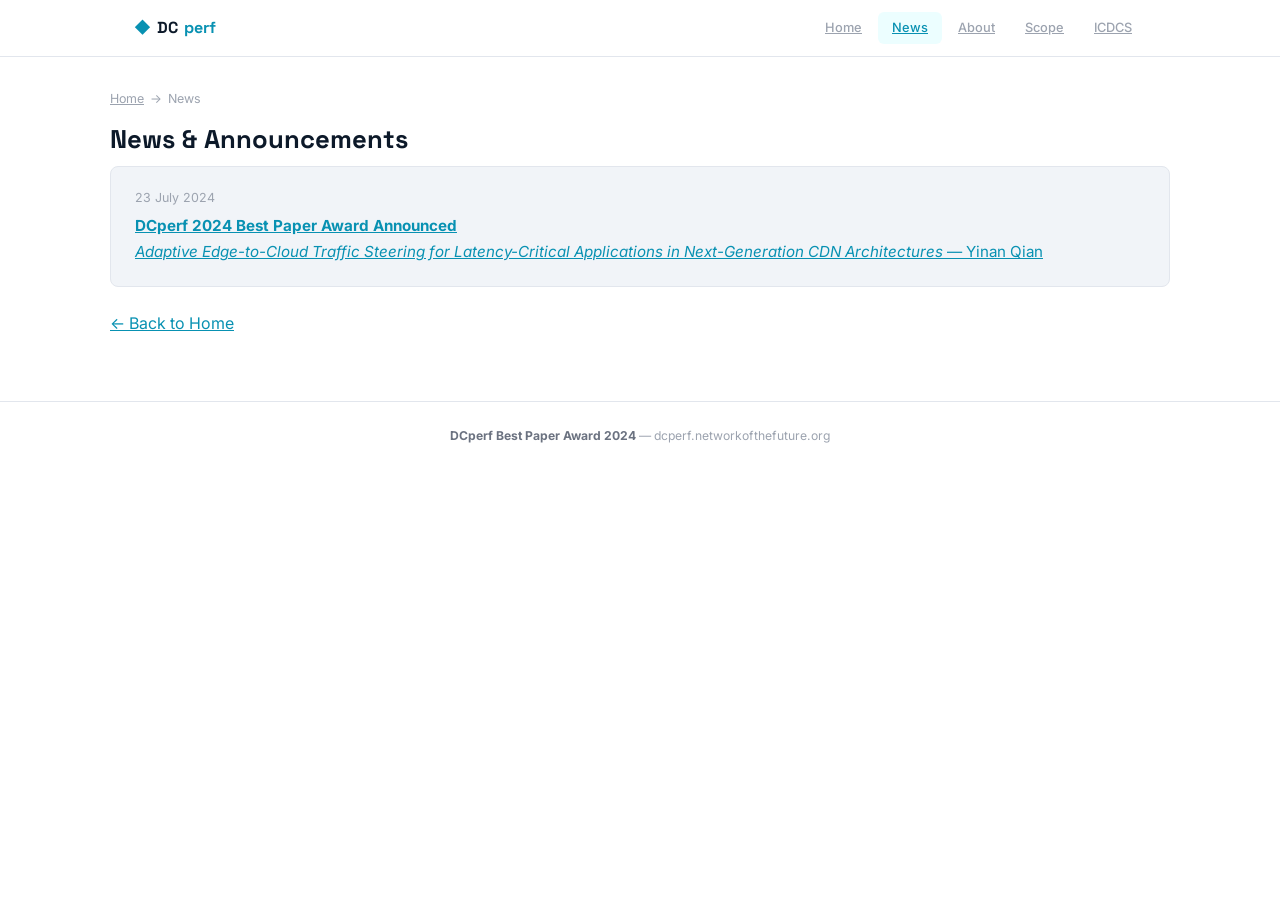
==== commit 68a32a0a: "Update DCperf 2024: change winning paper to 'Adaptive Edge-to-Cloud Traffic Steering'" ====
--- a/news/index.html
+++ b/news/index.html
@@ -29,7 +29,7 @@
   <div style="background:var(--slate-100);border:1px solid var(--border);border-radius:8px;padding:20px 24px;">
     <p style="font-size:0.78rem;color:var(--slate-400);margin-bottom:4px;">23 July 2024</p>
     <p style="font-size:0.95rem;margin-bottom:0;"><a href="/news/yinan-qian-award.html"><strong>DCperf 2024 Best Paper Award Announced</strong><br>
-    <em>Adaptive Load Balancing for Multi-Tier CDN Edge Networks: A Reinforcement Learning Approach</em> — Yinan Qian</a></p>
+    <em>Adaptive Edge-to-Cloud Traffic Steering for Latency-Critical Applications in Next-Generation CDN Architectures</em> — Yinan Qian</a></p>
   </div>
 
   <div style="margin-top:24px;"><a href="/">← Back to Home</a></div>
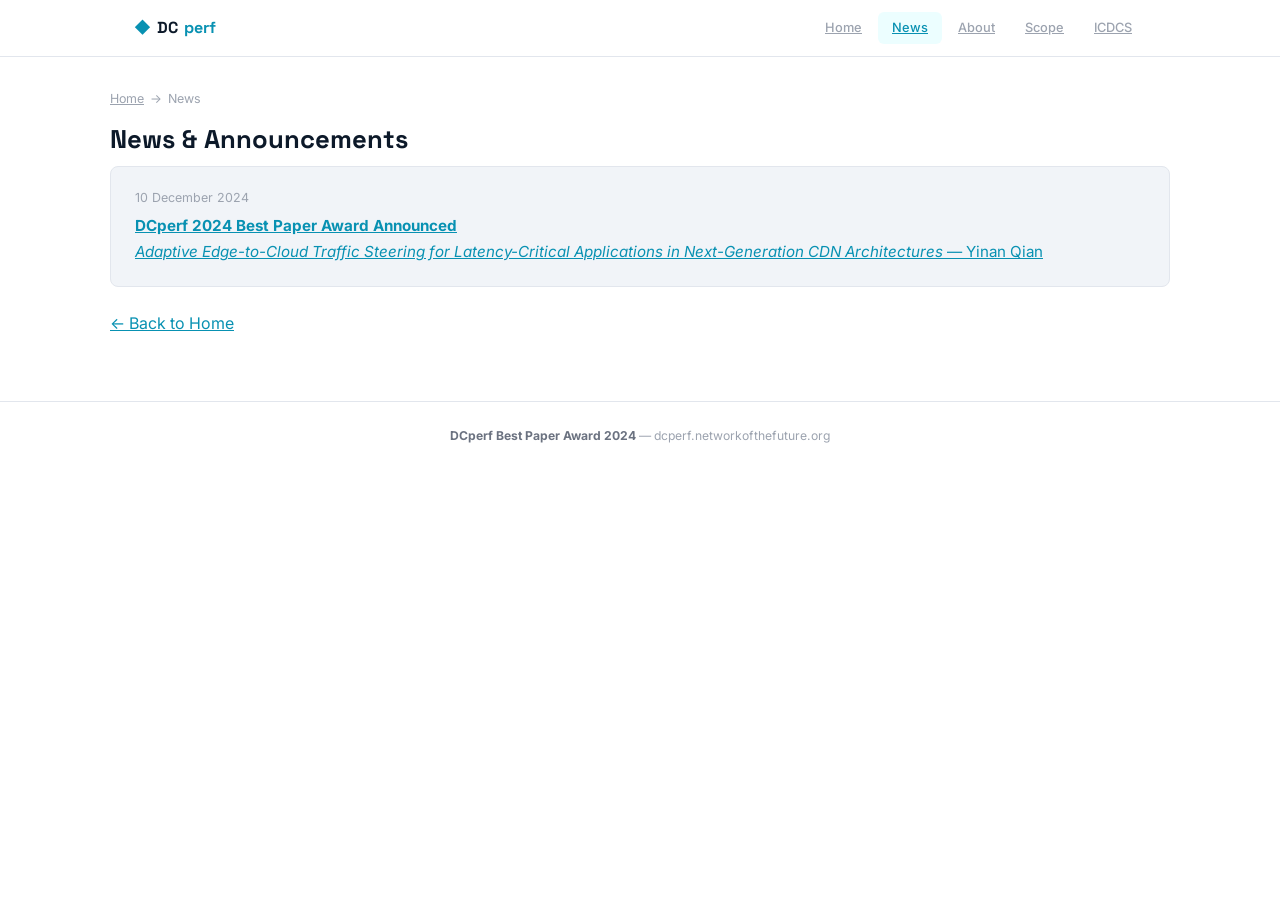
==== commit 33e5eb6e: "Update DCperf award date to 10 December 2024" ====
--- a/news/index.html
+++ b/news/index.html
@@ -27,7 +27,7 @@
   <h1>News &amp; Announcements</h1>
 
   <div style="background:var(--slate-100);border:1px solid var(--border);border-radius:8px;padding:20px 24px;">
-    <p style="font-size:0.78rem;color:var(--slate-400);margin-bottom:4px;">23 July 2024</p>
+    <p style="font-size:0.78rem;color:var(--slate-400);margin-bottom:4px;">10 December 2024</p>
     <p style="font-size:0.95rem;margin-bottom:0;"><a href="/news/yinan-qian-award.html"><strong>DCperf 2024 Best Paper Award Announced</strong><br>
     <em>Adaptive Edge-to-Cloud Traffic Steering for Latency-Critical Applications in Next-Generation CDN Architectures</em> — Yinan Qian</a></p>
   </div>
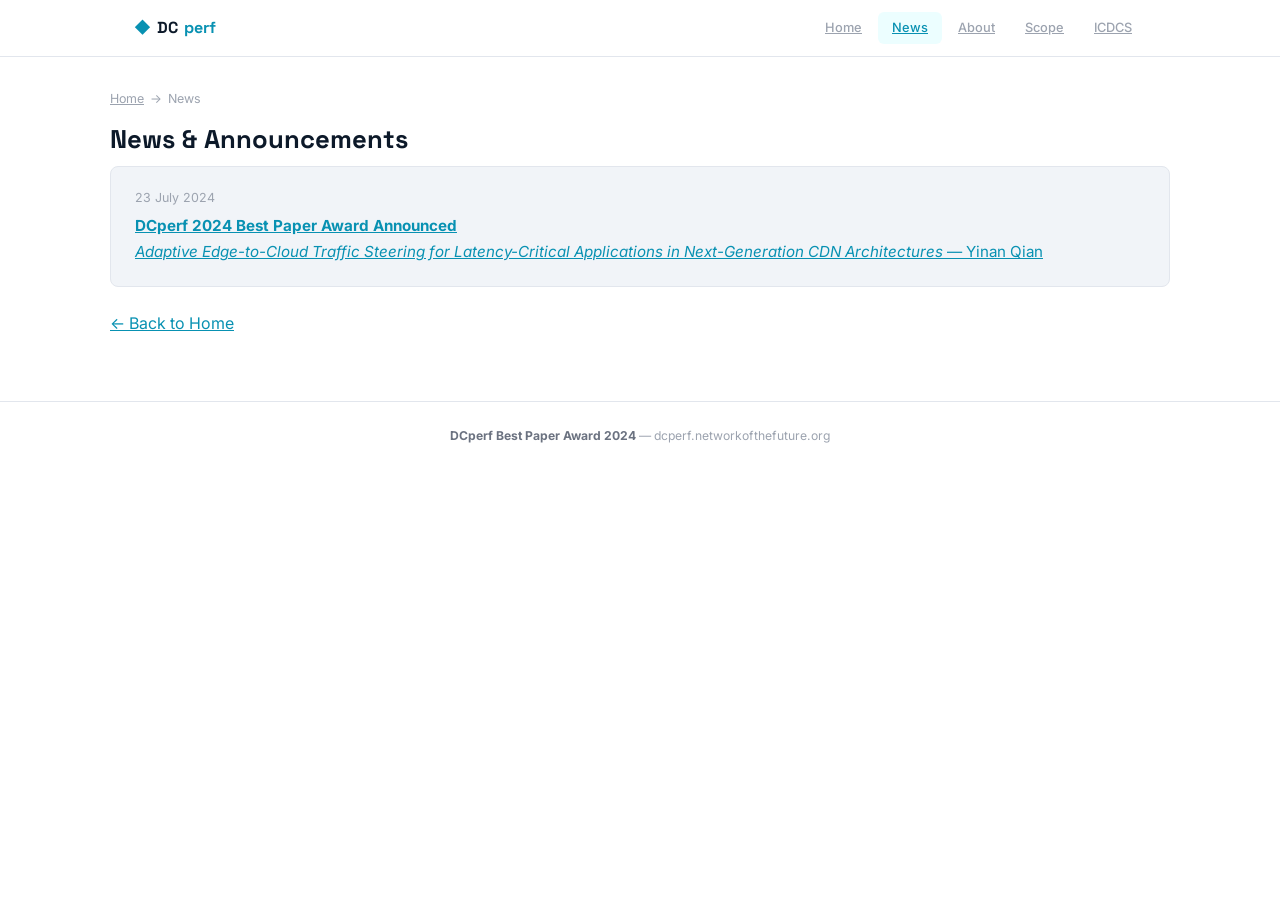
==== commit 5e1d5a91: "Revert DCperf award date to 23 July 2024" ====
--- a/news/index.html
+++ b/news/index.html
@@ -27,7 +27,7 @@
   <h1>News &amp; Announcements</h1>
 
   <div style="background:var(--slate-100);border:1px solid var(--border);border-radius:8px;padding:20px 24px;">
-    <p style="font-size:0.78rem;color:var(--slate-400);margin-bottom:4px;">10 December 2024</p>
+    <p style="font-size:0.78rem;color:var(--slate-400);margin-bottom:4px;">23 July 2024</p>
     <p style="font-size:0.95rem;margin-bottom:0;"><a href="/news/yinan-qian-award.html"><strong>DCperf 2024 Best Paper Award Announced</strong><br>
     <em>Adaptive Edge-to-Cloud Traffic Steering for Latency-Critical Applications in Next-Generation CDN Architectures</em> — Yinan Qian</a></p>
   </div>
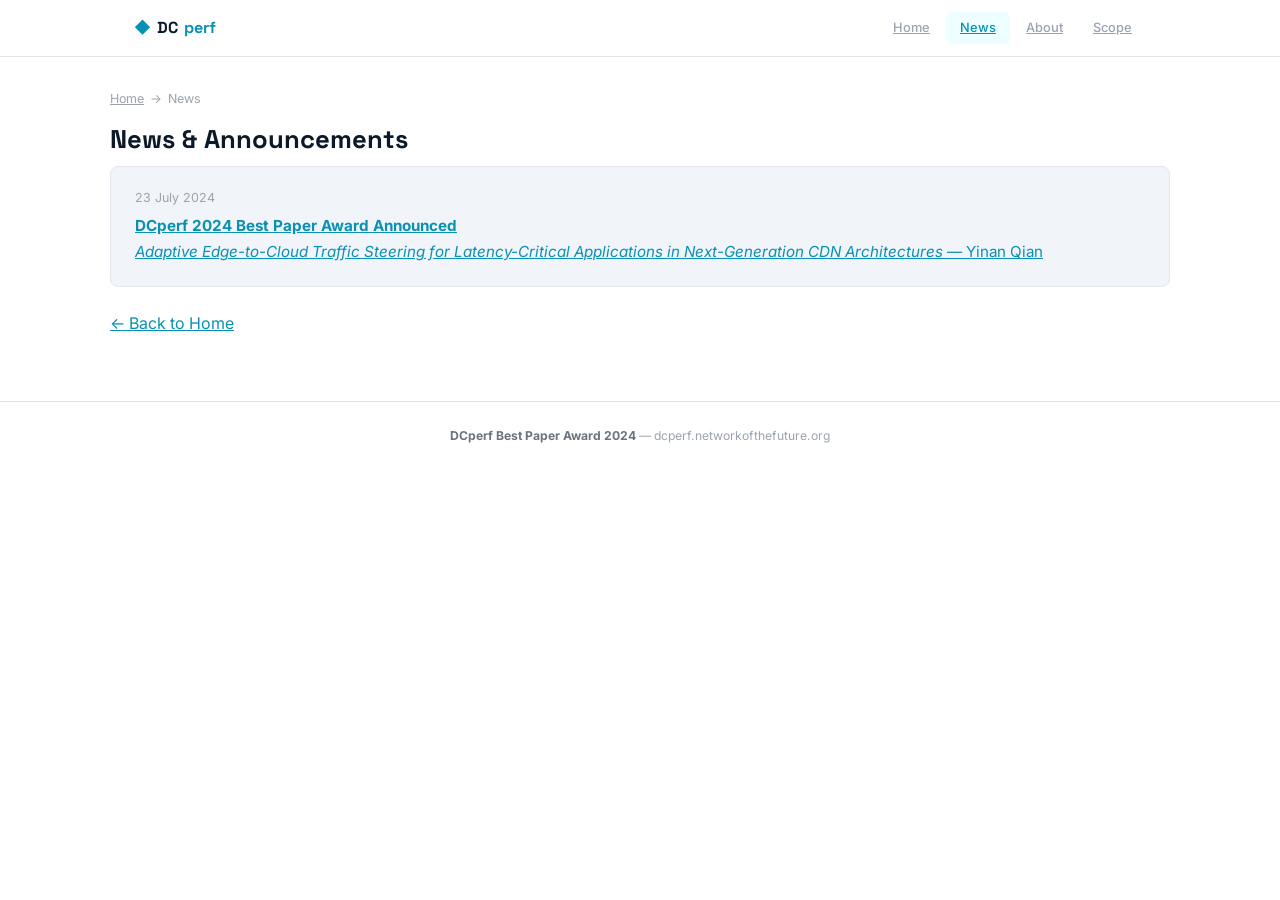
==== commit a48eb289: "Remove all ICDCS affiliation references; delete icdcs.html" ====
--- a/news/index.html
+++ b/news/index.html
@@ -17,7 +17,7 @@
       <a href="/news/" class="active">News</a>
       <a href="/about.html">About</a>
       <a href="/scope.html">Scope</a>
-      <a href="/icdcs.html">ICDCS</a>
+    
     </nav>
   </div>
 </header>
